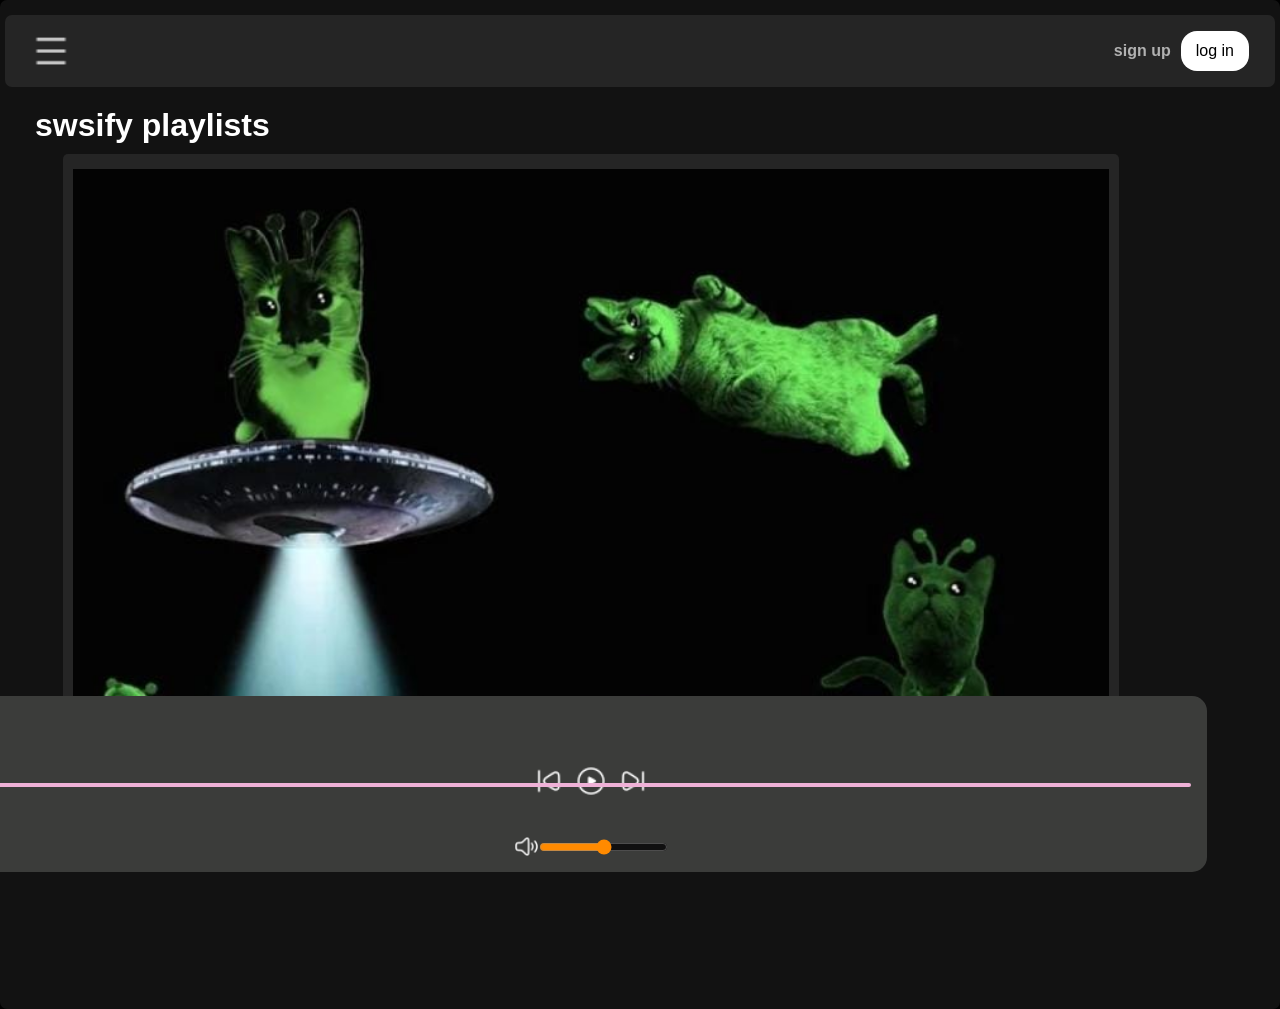
==== index.html @ 18024ad4 "banana" ====
<!DOCTYPE html>
<html lang="en">

<head>
    <meta charset="UTF-8">
    <meta name="viewport" content="width=device-width, initial-scale=1.0">
    <title>swsify</title>
    <link rel="stylesheet" href="style.css">
    <link rel="stylesheet" href="utility.css">
</head>

<body>
    <div class="container flex bg-black">
        <div class="left">
            <div class="close">
                <img src="pics/cancel-01-stroke-rounded.png" alt="" width="29" class="invert">
            </div>
            <div class="home bg-gray rounded m-1 p-1">
                <div class="logo"><img src="download (1)-Picsart-AiImageEnhancer.png" alt="swsify" width="110"></div>
                <ul class="u1">
                    <li><img src="pics/1946436.png" alt="home" height="20" class="invert">Home</li>
                    <li><img src="pics/search-3-xxl.png" alt="search" height="20">search</li>
                </ul>
            </div>
            <div class="library bg-gray rounded m-1 p-1">
                <div class="heading">
                    <img src="pics/899800.png" alt="" class="invert" height="22"> your library
                </div>
                <div class="songlist">
                    <ul class="l2">

                    </ul>
                </div>
            </div>
            <div class="footer">
                <div><a href="https://www.spotify.com/jp/legal/"><span>Legal</span></a></div>
                <div><a href="https://www.spotify.com/jp/privacy/"><span>Privacy Center</span></a></div>
                <div><a href="https://www.spotify.com/jp/legal/privacy-policy/"><span>Privacy Policy</span></a>
                </div>
                <div><a href="https://www.spotify.com/jp/legal/cookies-policy/"><span>Cookies</span></a></div>
                <div><a href="https://www.spotify.com/jp/legal/privacy-policy/#s3"><span>About Ads</span></a></div>
                <div><a href="https://www.spotify.com/jp/accessibility/"><span>Accessibility</span></a></div>
            </div>
        </div>
        <div class="right bg-gray rounded ">
            <div class="header rounded">
                
                <div class="nav">
                   <img src="pics/menu-01-stroke-rounded.png" alt="" width="40"class="invert hamburger">  
                       
                    
                    <div class="arrow">
                        <img src="pics/arrow-left-01-stroke-rounded.png" alt="" class="invert pointer"> <img
                            src="pics/arrow-right-01-stroke-rounded.png" class="invert pointer">
                    </div>
                    <div class="buttons b1">
                        <button class="sb">sign up</button>
                        <button class="lb">log in </button>
                    </div>
                </div>
            </div>
            <div class="playlist">
                <h1>swsify playlists</h1>
                <div class="cardcon">
                    <div class="card" data-folder="radio">
                        <div class="play">
                            <svg class="pointer" viewBox="0 0 24 24" xmlns="http://www.w3.org/2000/svg">
                                <circle cx="12" cy="12" r="11" fill=" #1fdf64" />
                                <path d="M9 6L18 12L9 18Z" fill="#121212" />
                            </svg>
                        </div>
                        <img src="pics/WhatsApp Image 2026-09-24 at 11.01.23 AM.jpeg" alt="">
                        <h2>ready for some radio?</h2>
                        <p>gng no amount of radio is enough for us.</p>
                    </div>
                    <div class="card" data-folder="nice">
                        <div class="play">
                            <svg class="pointer" viewBox="0 0 24 24" xmlns="http://www.w3.org/2000/svg">
                                <circle cx="12" cy="12" r="11" fill=" #1fdf64" />
                                <path d="M9 6L18 12L9 18Z" fill="#121212" />
                            </svg>
                        </div>
                        <img src="pics/WhatsApp Image 2026-09-24 at 11.01.44 AM.jpeg" alt="">
                        <h2>nice songs for nice mood.</h2>
                        <p>listen to this pup's song, it will make you happy.</p>
                    </div>
                    <div class="card" data-folder="you">
                        <div class="play">
                            <svg class="pointer" viewBox="0 0 24 24" xmlns="http://www.w3.org/2000/svg">
                                <circle cx="12" cy="12" r="11" fill=" #1fdf64" />
                                <path d="M9 6L18 12L9 18Z" fill="#121212" />
                            </svg>
                        </div>
                        <img src="pics/WhatsApp Image 2026-09-24 at 11.02.08 AM.jpeg" alt="">
                        <h2>songs only made for you.</h2>
                        <p>sws made this playlist for you.</p>
                    </div>
                    <div class="card" data-folder="partner">
                        <div class="play">
                            <svg class="pointer" viewBox="0 0 24 24" xmlns="http://www.w3.org/2000/svg">
                                <circle cx="12" cy="12" r="11" fill=" #1fdf64" />
                                <path d="M9 6L18 12L9 18Z" fill="#121212" />
                            </svg>
                        </div>
                        <img src="pics/WhatsApp Image 2026-09-26 at 11.45.50 AM.jpeg" alt="">
                        <h2>missing your partner?</h2>
                        <p>listen to this then lol.</p>
                    </div>
                    <div class="card" data-folder="hug">
                        <div class="play">
                            <svg class="pointer" viewBox="0 0 24 24" xmlns="http://www.w3.org/2000/svg">
                                <circle cx="12" cy="12" r="11" fill=" #1fdf64" />
                                <path d="M9 6L18 12L9 18Z" fill="#121212" />
                            </svg>
                        </div>
                        <img src="pics/WhatsApp Image 2026-09-24 at 11.00.29 AM.jpeg" alt="">
                        <h2>mood for hugs and kisses?</h2>
                        <p>these songs will kiss your ears.</p>
                    </div>
                    <div class="card" data-folder="melan">
                        <div class="play">
                            <svg class="pointer" viewBox="0 0 24 24" xmlns="http://www.w3.org/2000/svg">
                                <circle cx="12" cy="12" r="11" fill=" #1fdf64" />
                                <path d="M9 6L18 12L9 18Z" fill="#121212" />
                            </svg>
                        </div>
                        <img src="pics/WhatsApp Image 2026-09-24 at 11.00.46 AM.jpeg" alt="">
                        <h2>melancholic madness.</h2>
                        <p>listen to this to make your sadness 1000X.</p>
                    </div>
                     <div class="card" data-folder="horny">
                        <div class="play">
                            <svg class="pointer" viewBox="0 0 24 24" xmlns="http://www.w3.org/2000/svg">
                                <circle cx="12" cy="12" r="11" fill=" #1fdf64" />
                                <path d="M9 6L18 12L9 18Z" fill="#121212" />
                            </svg>
                        </div>
                        <img src="pics/WhatsApp Image 2026-09-26 at 11.46.09 AM.jpeg" alt="">
                        <h2>songs that will make u "ZAMN".</h2>
                        <p>horny songs gng.</p>
                </div>
                <div class="card" data-folder="smiths">
                        <div class="play">
                            <svg class="pointer" viewBox="0 0 24 24" xmlns="http://www.w3.org/2000/svg">
                                <circle cx="12" cy="12" r="11" fill=" #1fdf64" />
                                <path d="M9 6L18 12L9 18Z" fill="#121212" />
                            </svg>
                        </div>
                        <img src="pics/WhatsApp Image 2026-09-26 at 11.53.53 AM.jpeg" alt="">
                        <h2>OH MOTHER I CAN FEEL.</h2>
                        <p>I love the Smiths.</p>
                    </div>
                    <div class="card" data-folder="joji">
                        <div class="play">
                            <svg class="pointer" viewBox="0 0 24 24" xmlns="http://www.w3.org/2000/svg">
                                <circle cx="12" cy="12" r="11" fill=" #1fdf64" />
                                <path d="M9 6L18 12L9 18Z" fill="#121212" />
                            </svg>
                        </div>
                        <img src="pics/WhatsApp Image 2026-09-26 at 11.54.12 AM.jpeg" alt="">
                        <h2>No one can love me like u do.</h2>
                        <p>listen to joji to yearn.</p>
                    </div>
                    <div class="card" data-folder="pink">
                        <div class="play">
                            <svg class="pointer" viewBox="0 0 24 24" xmlns="http://www.w3.org/2000/svg">
                                <circle cx="12" cy="12" r="11" fill=" #1fdf64" />
                                <path d="M9 6L18 12L9 18Z" fill="#121212" />
                            </svg>
                        </div>
                        <img src="pics/WhatsApp Image 2026-09-26 at 11.54.59 AM.jpeg" alt="">
                        <h2>Pink Floyd's songs.</h2>
                        <p>go back to 80s with ts.</p>
                    </div>
                    <div class="card" data-folder="pachinko">
                        <div class="play">
                            <svg class="pointer" viewBox="0 0 24 24" xmlns="http://www.w3.org/2000/svg">
                                <circle cx="12" cy="12" r="11" fill=" #1fdf64" />
                                <path d="M9 6L18 12L9 18Z" fill="#121212" />
                            </svg>
                        </div>
                        <img src="pics/WhatsApp Image 2026-09-26 at 11.55.28 AM.jpeg" alt="">
                        <h2>Pachinko mood.</h2>
                        <p>D>E>A>T>H>M>E>T>A>L is peak.</p>
                    </div>
                    <div class="card" data-folder="current">
                        <div class="play">
                            <svg class="pointer" viewBox="0 0 24 24" xmlns="http://www.w3.org/2000/svg">
                                <circle cx="12" cy="12" r="11" fill=" #1fdf64" />
                                <path d="M9 6L18 12L9 18Z" fill="#121212" />
                            </svg>
                        </div>
                        <img src="pics/WhatsApp Image 2026-09-26 at 11.55.46 AM.jpeg" alt="">
                        <h2>best of Current Joys.</h2>
                        <p>dive into the nichest of the niche songs.</p>
                    </div>
                    <div class="card" data-folder="mac">
                        <div class="play">
                            <svg class="pointer" viewBox="0 0 24 24" xmlns="http://www.w3.org/2000/svg">
                                <circle cx="12" cy="12" r="11" fill=" #1fdf64" />
                                <path d="M9 6L18 12L9 18Z" fill="#121212" />
                            </svg>
                        </div>
                        <img src="pics/WhatsApp Image 2026-09-26 at 11.56.13 AM.jpeg" alt="">
                        <h2>Its Mac Demarco time.</h2>
                        <p>My favvvvv and he carried me in 2024.</p>
                    </div>
                <div class="playbar">
                    <div class="seekbar pointer">
                        <div class="circle"></div>
                    </div>
                    <div class="abovebar">
                        <div class="songinfo"></div>
                        <div class="songbtn">
                            <img src="pics/previous-stroke-rounded.png" alt="" class="pointer previous" width="30">
                            <img src="play.png" alt="" class="pointer playbutton" width="30">
                            <img src="pics/next-stroke-rounded.png" alt="" class="pointer next" width="30">
                        </div>
                        <div class="timevol">
                            <div class="vol"><img src="volume-02-stroke-rounded.png" alt="" width="25" class="range1" ><div>
                                <input type="range" class="volume range range2" id="range">
                            </div> </div>
                        <div class="songtime"></div>
                        </div>
                    </div>
                </div>

            </div>

        </div>
        <script src="script.js"></script>
</body>

</html>
---- style.css ----
@import url();
:root{
    --a: 0;
}
* {
    margin: 0;
    padding: 0;
    font-family: 'roboto', sans-serif;
}

body {
    background-color: black;
    color: white;
}
h1{
    margin-left: 20px;
}
.left {
    width: 25vw;
    margin: 10px;
}

.right {
    width: 75vw;
    margin-top: 18px;
    padding: 5px;
    position: relative;
}

.u1 li{
    width: 14px;
    list-style: none;
    display: flex;
    gap: 10px;
    padding-top: 14px;
    font-weight: bolder;
    font-size: 18px;
}

.bg-gray {
    background-color: #121212;
}

.heading {

    display: flex;
    align-items: center;
    gap: 10px;
    padding-top: 8px;
    padding-bottom: 8px;
    font-weight: bolder;
    font-size: 18px;
}

.library {
    min-height: 80vh;
    position: relative;
}

.footer {
    display: flex;
    font-size: 10px;
    gap: 8px;
    position: absolute;
    bottom: -20px;
    left: 20px;
}

.footer a {
    color: gray;
    
}

.nav {
    display: flex;
    justify-content: space-between;
}

.nav {
    padding: 16px;
    margin: 10px;
}

.header {
    background-color: #252525;
}

.playlist {
    padding: 10px;
}

.card {
    width: 200px;
    background-color: #252525;
    padding: 10px;
    border-radius: 5px;
    position: relative;
    transition: all 0.5s;
}

.card img {
    width: 100%;
    object-fit: contain;
}

.card * {
    padding-top: 5px;
}
.cardcon {
    display: flex;
    gap: 10px;
    flex-wrap: wrap;
    margin: 20px;
    overflow-y: auto;
    max-height: 70vh;
}
.card:hover{
    background-color: rgb(70, 69, 69);
    cursor: pointer;
    --a:1;
}
.play {
    width: 40px;
    position: absolute;
    bottom: 120px;
    right: 16px;
    opacity: var(--a);
    transition: all 0.4s ease-out;
}

.sb {
    background-color: #252525;
    font-weight: bold;
    color: rgb(177, 177, 177);
    border: none;
    cursor: pointer;
    font-size: 16px;
    padding: 5px 5px;
}

.sb:hover {
    font-size: 17px;
    color: white;
}

.lb {
    background-color: white;
    font-size: 16px;
    border: none;
    padding: 5px 15px;
    border-radius: 16px;
    cursor: pointer;
}

.lb:hover {
    font-size: 17px;
}

.arrow {
    margin-top: 5px;
}

.b1 {
    display: flex;
    gap: 5px;
}
.playbar{
    position: fixed;
    bottom: 10px;
    background-color: rgba(196, 195, 197, 1);
    width: 70vw;
    padding: 6px;
    filter: invert(1);
    border-radius: 15px;
    min-height: 50px;
    
}
.songbtn{
    display: flex;
    justify-content: center;
    gap: 12px;
}
.l2{
    padding: 11px 19px;
    list-style: decimal;
    max-width: 90%;
}
.l2 li{
    display: flex;
    gap: 20px;
    padding-bottom: 20px;
    border: 2px solid white;
    margin-top: 10px;
    margin-bottom: 10px;
    padding: 10px;
    border-radius:5px ;
    justify-content: space-between;
}
.music{
    margin-top: 4px;
}
.info > {
    padding-bottom: 5px;
    font-size: 13px;
}
.playnow{
    display: flex;
    align-items: center;
    
    gap: 3px;
    font-size: 15px;
}
.hamburger{
    display: none;
}
.info{
    width: 344px;
}
.songlist{
    height: 544px;
    overflow: auto;
    margin-bottom: 44px;
}
.seekbar{
    height: 4px;
    width: 98%;
    background-color:  rgb(16, 78, 40);
    position: absolute;
    bottom: 15px;
    border-radius: 10px;

}
.circle{
    width: 13px;
    border-radius: 13px;
    background-color: black;
    height: 13px;
    position: relative;
    bottom: 5.75px;
    left: 0%;
    transition: left 0.1s;
}
.abovebar{
    display: flex;
    justify-content: space-between;
    color: rgb(34, 34, 34);
   margin: 20px 0;
}
.close{
    display: none;

}
.songinfo{
    width: 400px;
    height: 30px;

}
.timevol{
    display: flex;
    justify-content: center;
    align-items: center;
    gap: 10px;
}
.vol{
   
    height: 20px;
    display: flex;
    
    justify-content: center;
    align-items: center;
}
.cardcon{
    margin-bottom: 100px;
}


@media(max-width: 1400px) {
    .left{
        position: absolute;
        left: -110%;
        transition: all 0.3s;
        z-index: 1;
        width: 373px;
        background-color: #121212;

        
    }
    .right{
        width: 100vw;
        margin: 0;
    }
    
   .arrow{
    display: none;
   }
   .hamburger{
    display: revert;
   }
 .close{
    display: revert;
    position: absolute;
    right: 20px;
    top: 40px;
 }
 .playbar{
    width: calc(100vw - 60px);
    font-size: 20px;
    padding-top: 0px;
    margin-bottom: 18px;
    
 }
 .seekbar{
    width: calc(100vw - 70px);
    margin-bottom: 70px;
 }
 .abovebar{
    margin-bottom: 20px;
    display: flex;
    flex-direction: column;
    gap: 15px;
    align-items: center;
    margin-bottom: 5px;
 }
 .songinfo{
    width: auto;
 }
 .cardcon{
    width: 90vw;
    justify-content: center;
    margin: 0;
 }
 .card{
    width: 90%;
    margin-top: 10px;
 }
 .songbtn{
    margin-bottom: 20px;
 }
 .songtime{
    margin-right: 29px;
 }
 .songinfo{
    margin-bottom: 5px;
 }
 .timevol{
    flex-direction: column-reverse;
 }
 .songtime{
    margin-left: 29px;
 }
 .range1{
    margin-bottom: 10px;
 }
 .range2{
    margin-bottom: 10px;
 }
 .circle{
    bottom: 5px;
 }
 .cardcon{
    margin-bottom: 220px;
 }

}
---- utility.css ----
.flex{
    display: flex;
}

.justify{
    justify-content: center;
}

.align{
    align-items: center;
}
.border{
    border: 2px solid red;
    margin: 3px;
}
.rounded{
    border-radius: 7px;
}
.m-1{
    margin: 8px;
}
.p-1{
    padding: 15px;
}
.invert{
    filter: invert(1);
}
/* Dark vertical scrollbar with no arrows */
* {
  scrollbar-width: thin;
  scrollbar-color: #303030 #101010;
}

*::-webkit-scrollbar {
  width: 10px;
}

*::-webkit-scrollbar-button {
  display: none;
  width: 0;
  height: 0;
}

*::-webkit-scrollbar-track {
  background: #101010;
}

*::-webkit-scrollbar-thumb {
  background: #303030;
  border: 2px solid #101010;
  border-radius: 999px;
}

*::-webkit-scrollbar-thumb:hover {
  background: #444;
}
.pointer{
  cursor: pointer;
}
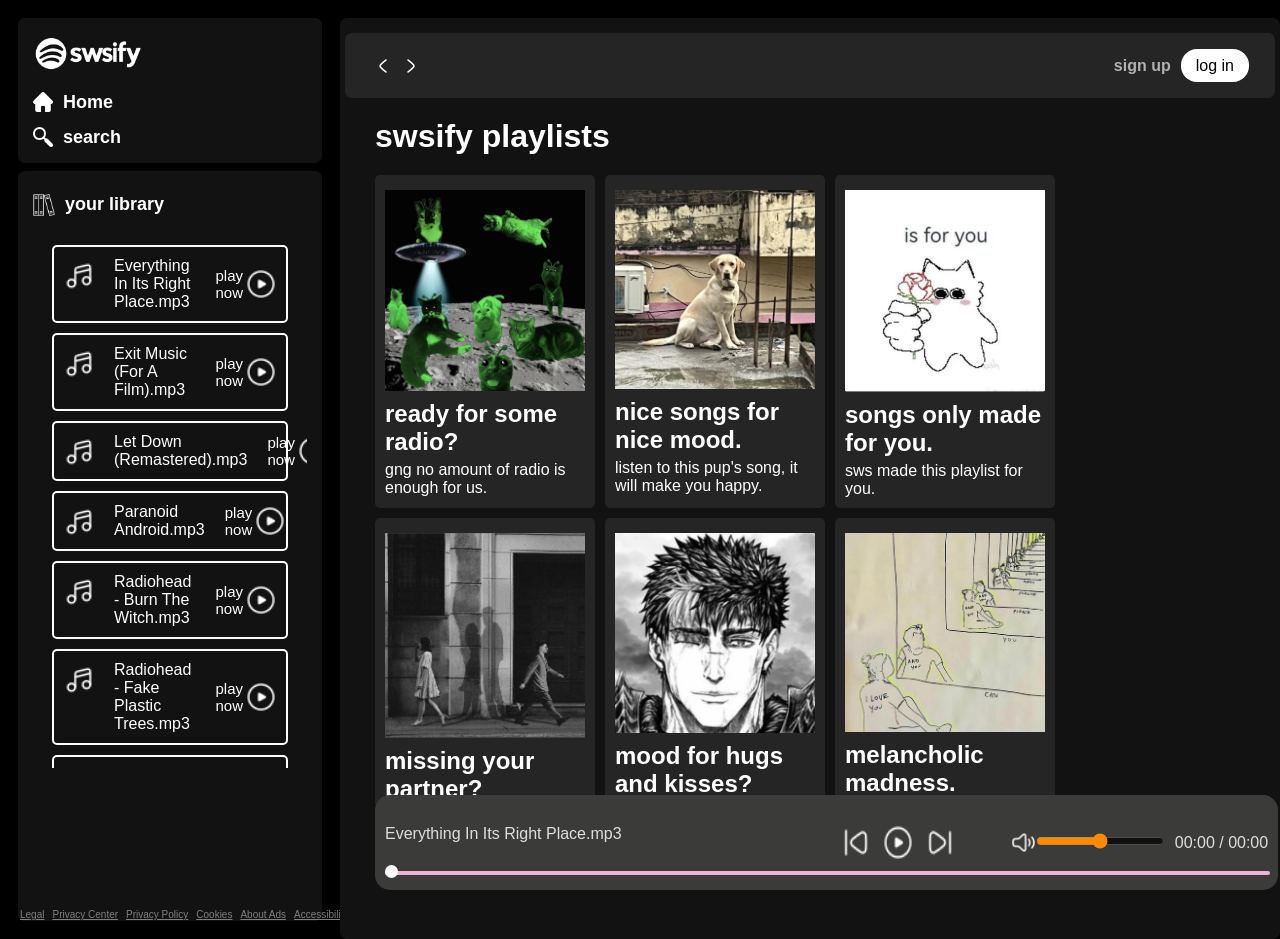
==== commit 49f762c6: "idk" ====
--- a/index.html
+++ b/index.html
@@ -61,6 +61,7 @@
             </div>
             <div class="playlist">
                 <h1>swsify playlists</h1>
+                <div class="chudling">
                 <div class="cardcon">
                     <div class="card" data-folder="radio">
                         <div class="play">
@@ -224,7 +225,7 @@
                         </div>
                     </div>
                 </div>
-
+               </div>
             </div>
 
         </div>
--- a/style.css
+++ b/style.css
@@ -168,8 +168,8 @@
     position: fixed;
     bottom: 10px;
     background-color: rgba(196, 195, 197, 1);
-    width: 70vw;
-    padding: 6px;
+    width: 69vw;
+    padding: 10px;
     filter: invert(1);
     border-radius: 15px;
     min-height: 50px;
@@ -253,6 +253,7 @@
 .songinfo{
     width: 400px;
     height: 30px;
+    margin-bottom: 5px;
 
 }
 .timevol{
@@ -274,7 +275,7 @@
 }
 
 
-@media(max-width: 1400px) {
+@media(max-width: 1200px) {
     .left{
         position: absolute;
         left: -110%;
@@ -360,5 +361,12 @@
  .cardcon{
     margin-bottom: 220px;
  }
-
-}+ .seekbar{
+    background-color: black;
+ }
+  .chudling{
+        display: flex;
+        justify-content: center;
+    }
+
+}
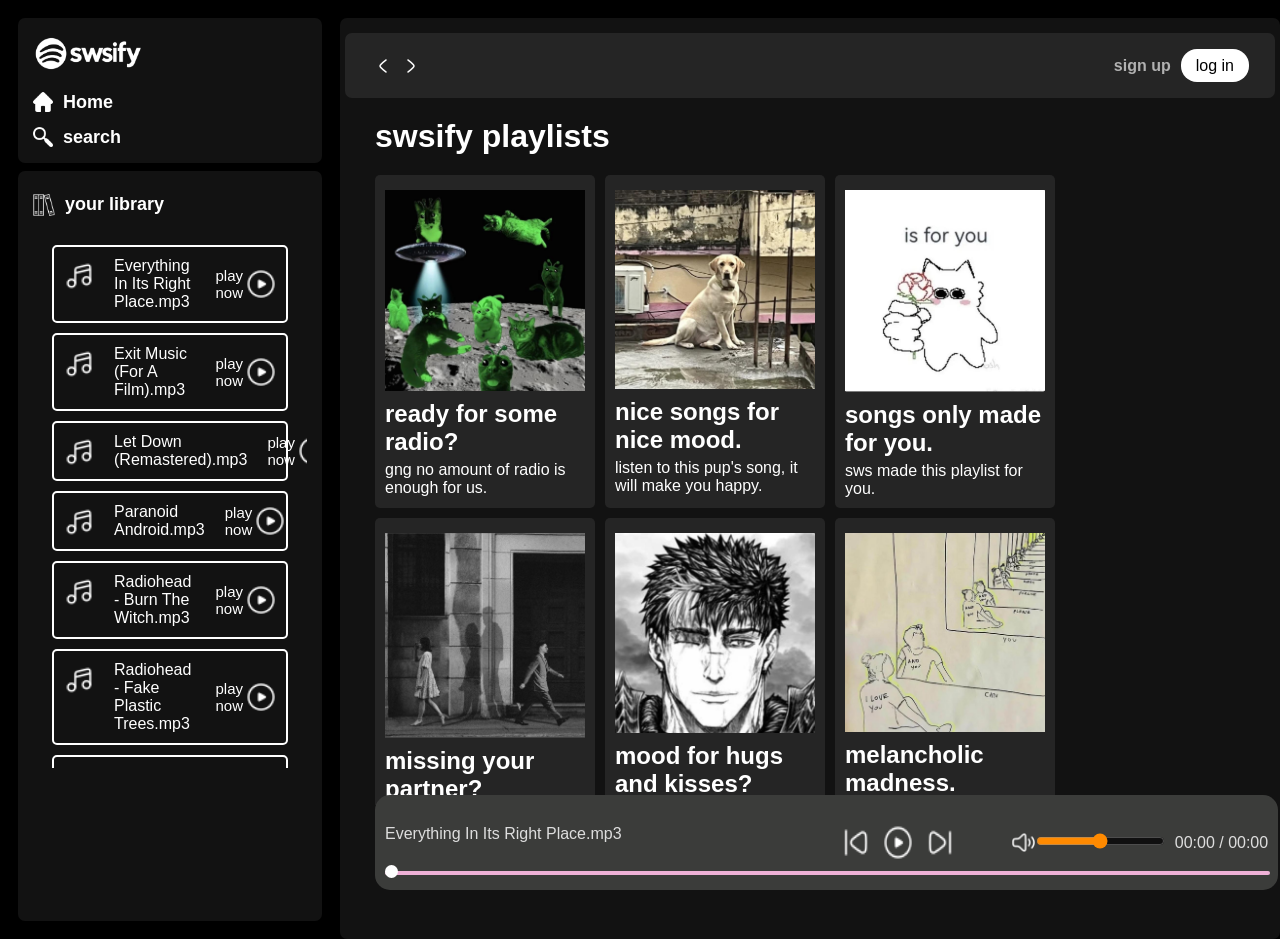
==== commit 654d76d8: "lol" ====
--- a/index.html
+++ b/index.html
@@ -32,15 +32,7 @@
                     </ul>
                 </div>
             </div>
-            <div class="footer">
-                <div><a href="https://www.spotify.com/jp/legal/"><span>Legal</span></a></div>
-                <div><a href="https://www.spotify.com/jp/privacy/"><span>Privacy Center</span></a></div>
-                <div><a href="https://www.spotify.com/jp/legal/privacy-policy/"><span>Privacy Policy</span></a>
-                </div>
-                <div><a href="https://www.spotify.com/jp/legal/cookies-policy/"><span>Cookies</span></a></div>
-                <div><a href="https://www.spotify.com/jp/legal/privacy-policy/#s3"><span>About Ads</span></a></div>
-                <div><a href="https://www.spotify.com/jp/accessibility/"><span>Accessibility</span></a></div>
-            </div>
+           
         </div>
         <div class="right bg-gray rounded ">
             <div class="header rounded">
--- a/style.css
+++ b/style.css
@@ -11,6 +11,7 @@
 body {
     background-color: black;
     color: white;
+
 }
 h1{
     margin-left: 20px;
@@ -57,19 +58,7 @@
     position: relative;
 }
 
-.footer {
-    display: flex;
-    font-size: 10px;
-    gap: 8px;
-    position: absolute;
-    bottom: -20px;
-    left: 20px;
-}
-
-.footer a {
-    color: gray;
-    
-}
+
 
 .nav {
     display: flex;
@@ -175,6 +164,7 @@
     min-height: 50px;
     
 }
+
 .songbtn{
     display: flex;
     justify-content: center;
@@ -313,6 +303,7 @@
  .seekbar{
     width: calc(100vw - 70px);
     margin-bottom: 70px;
+    margin-left: 0.5vw;
  }
  .abovebar{
     margin-bottom: 20px;
